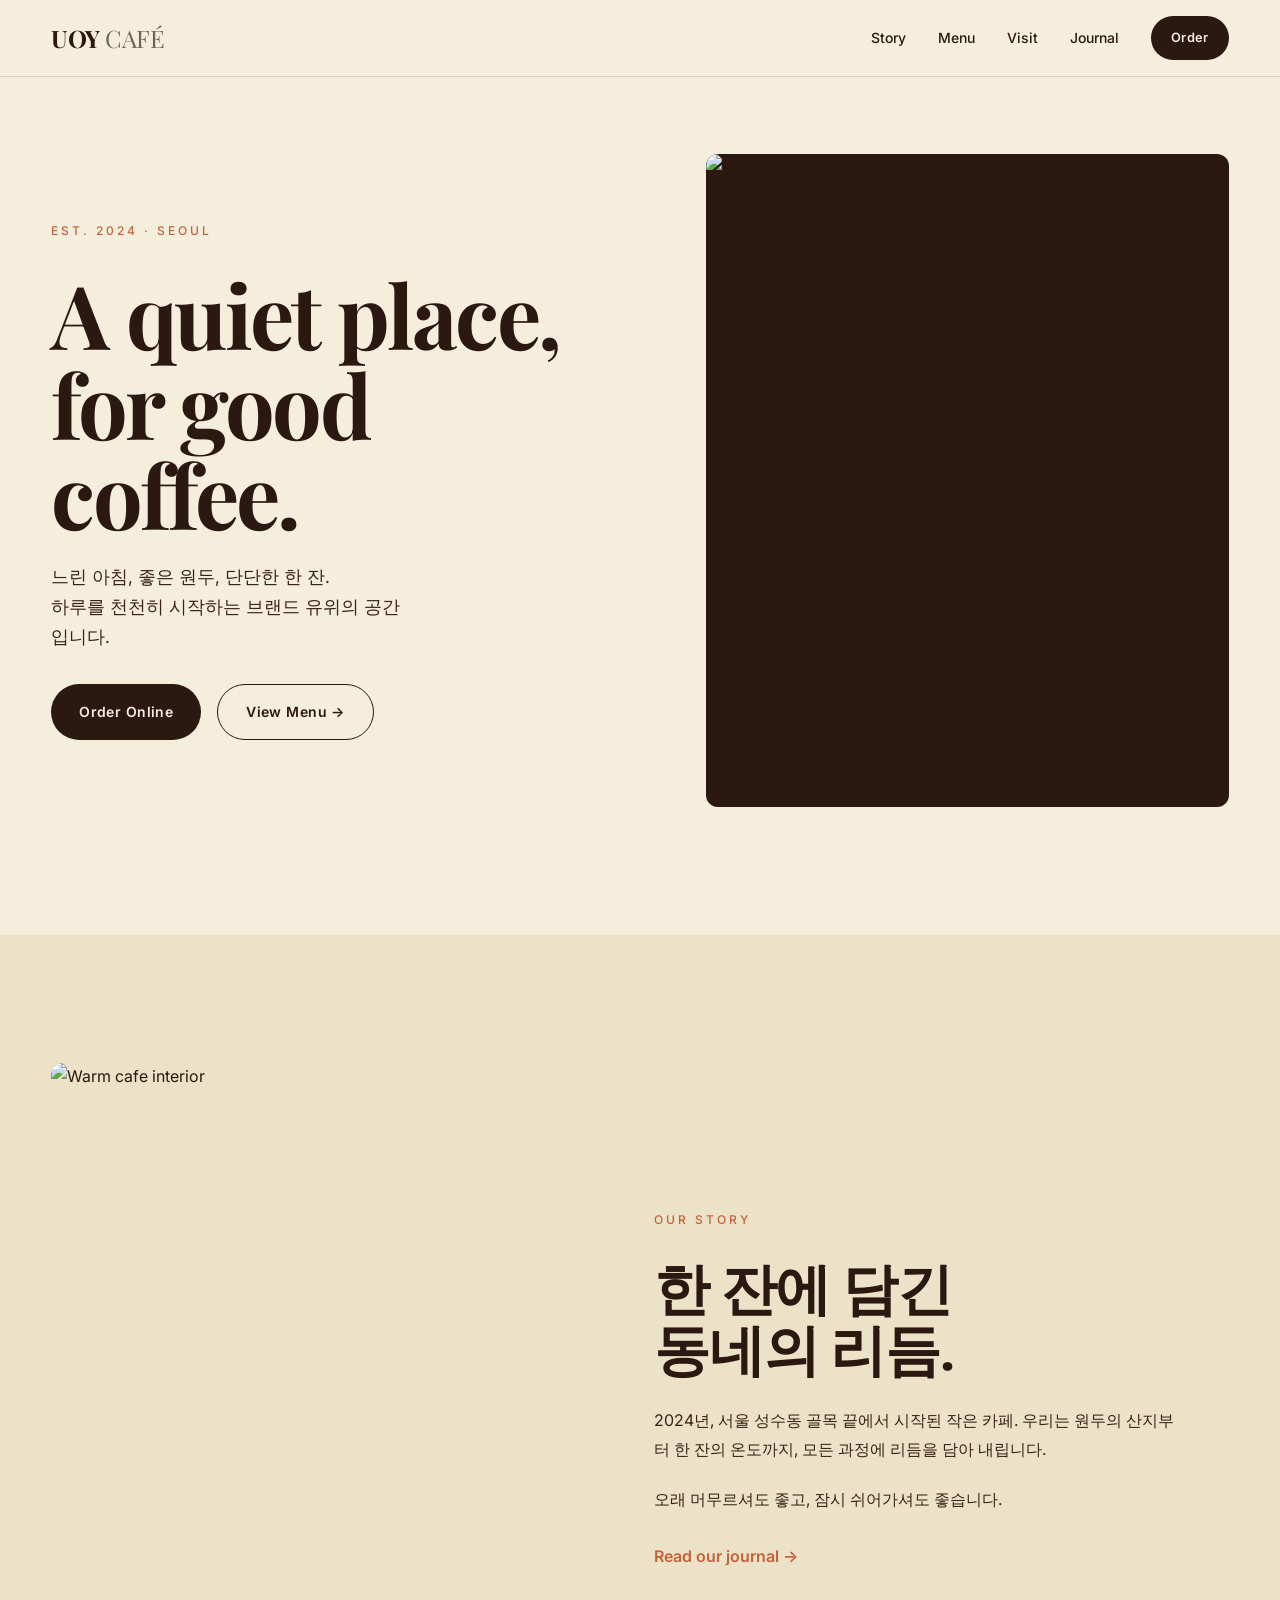
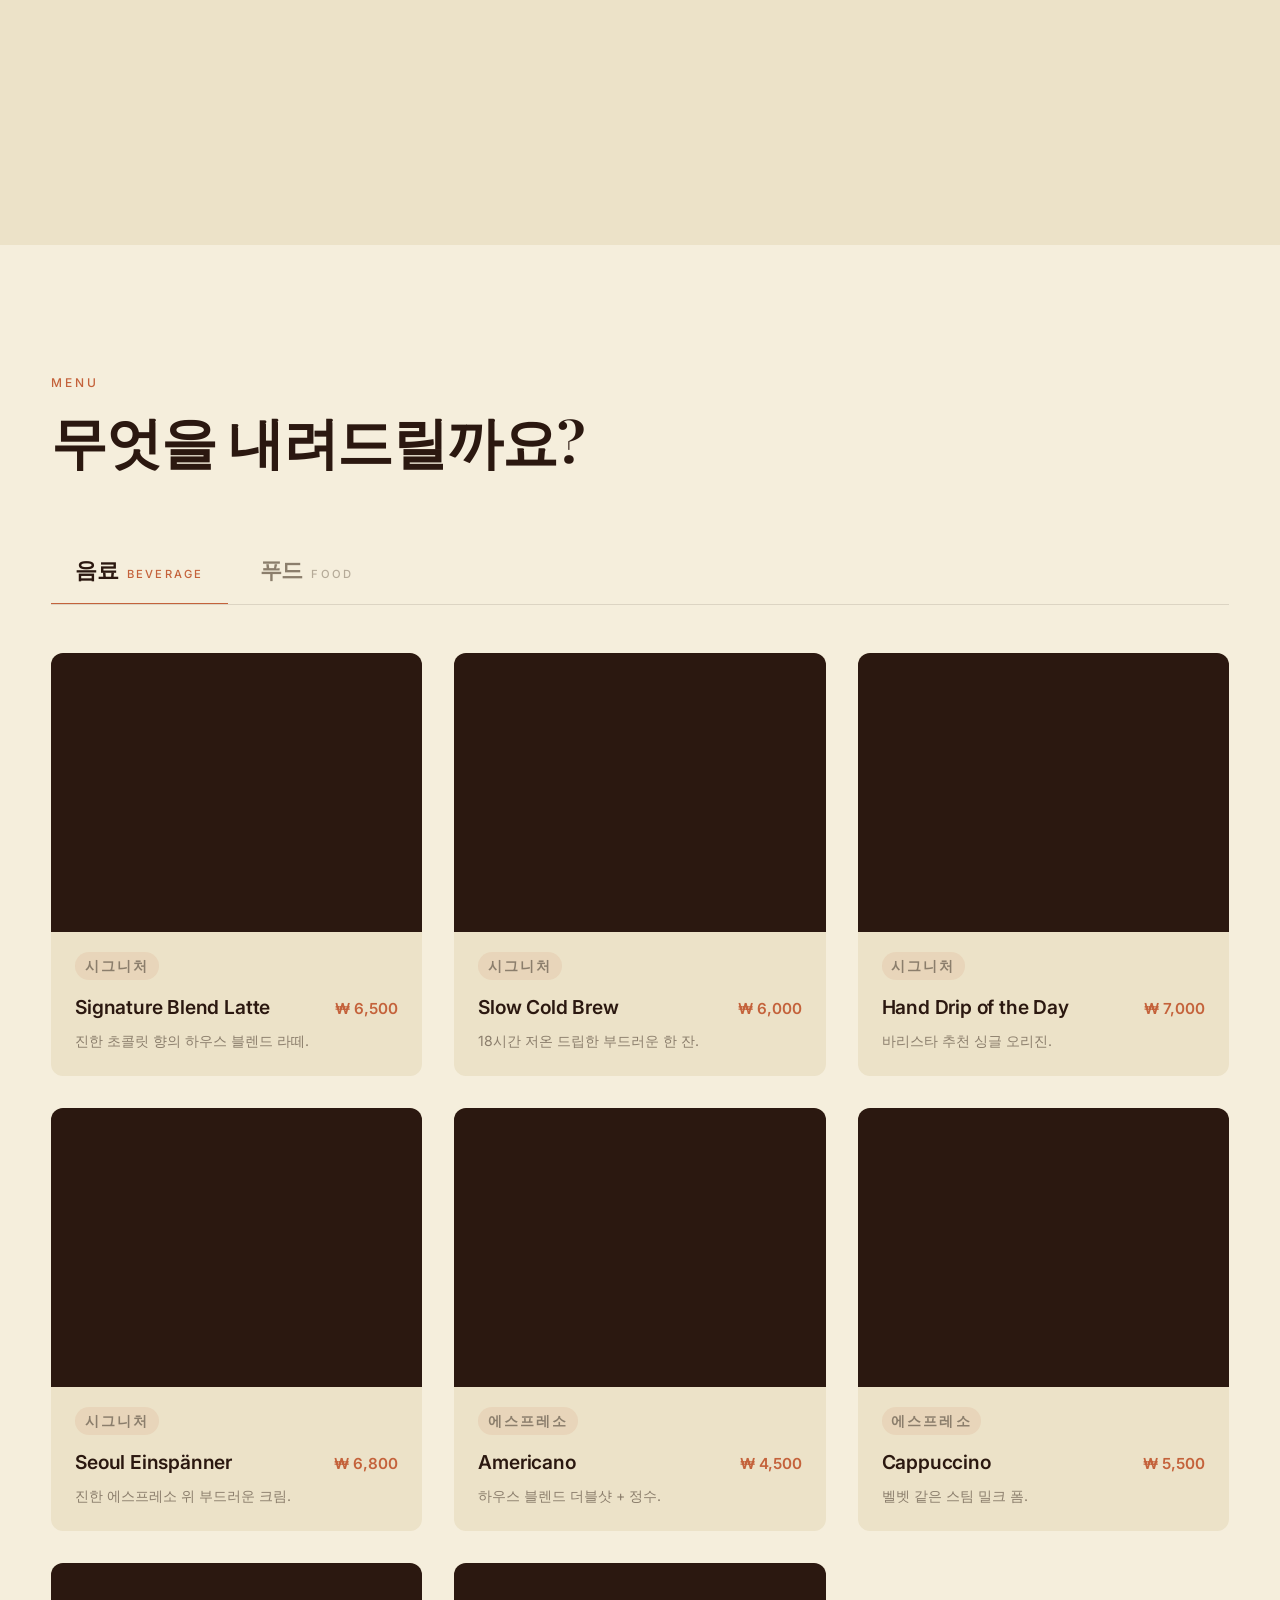
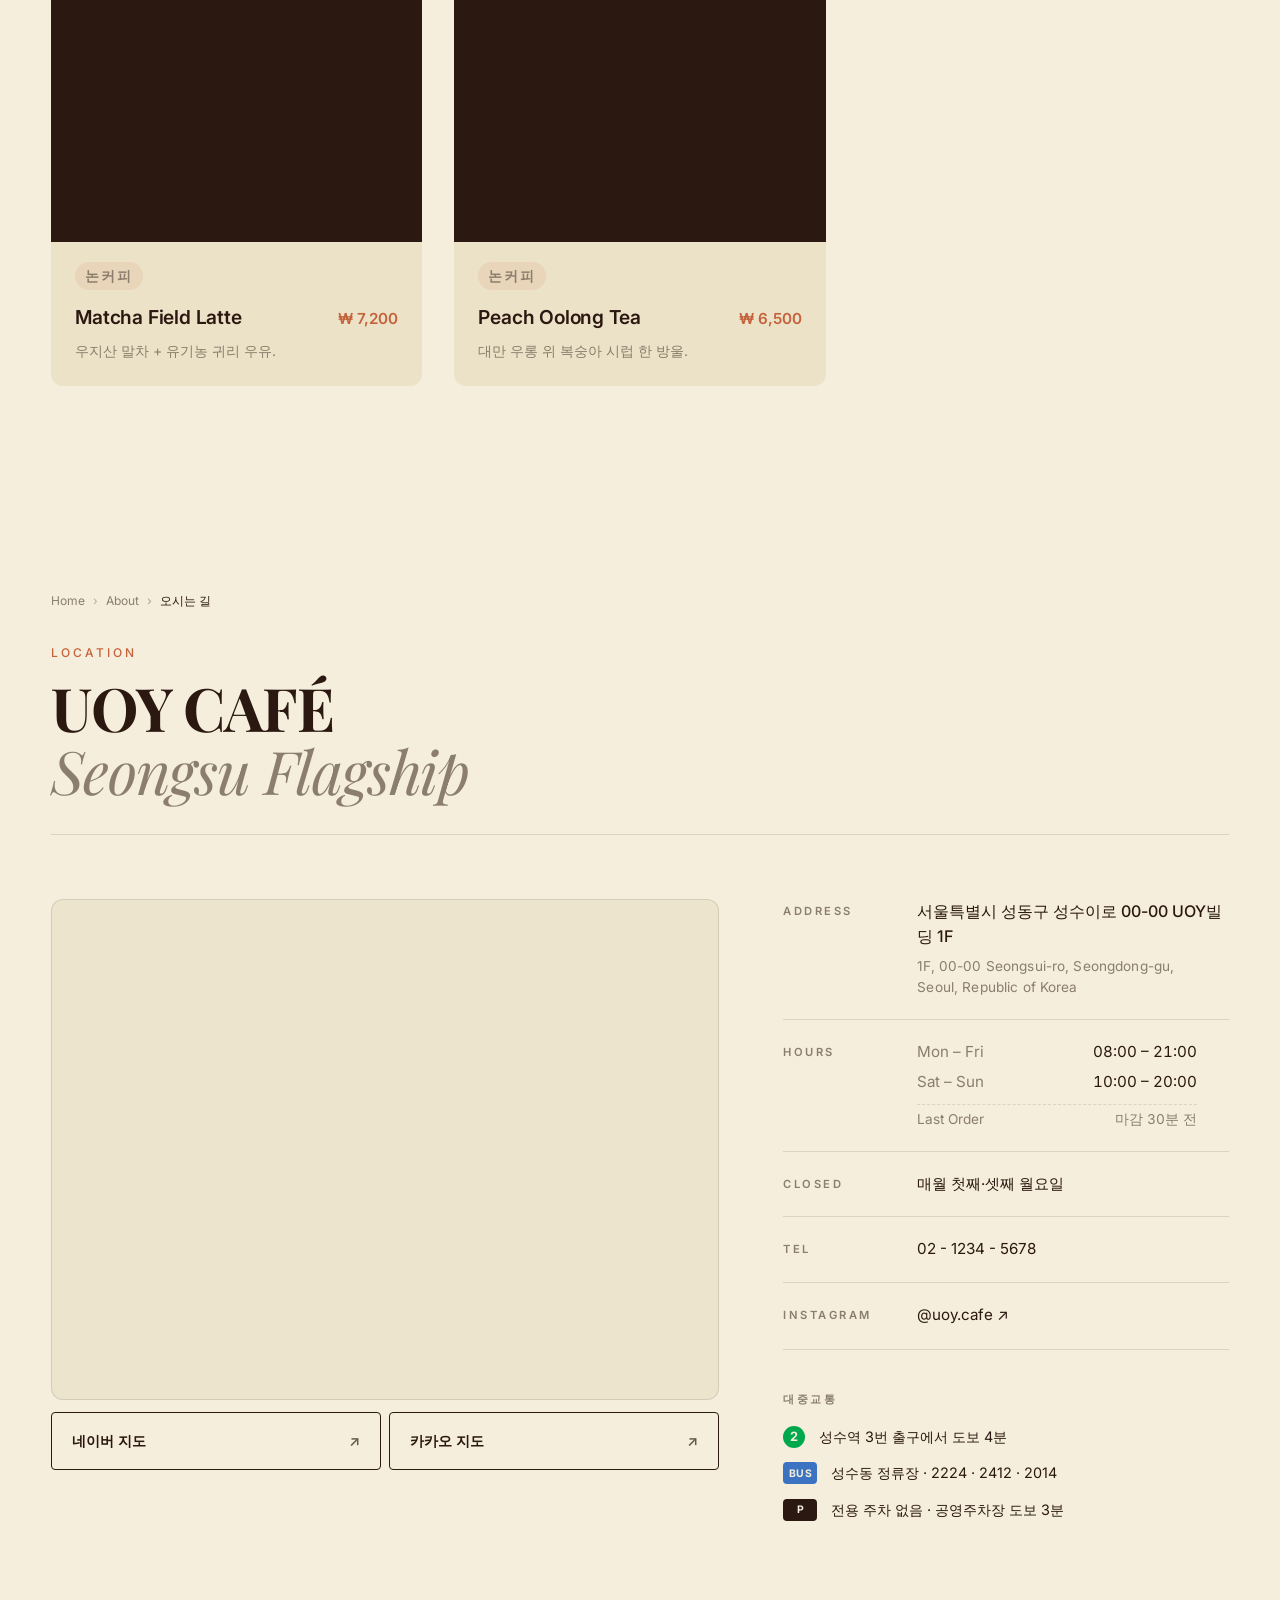
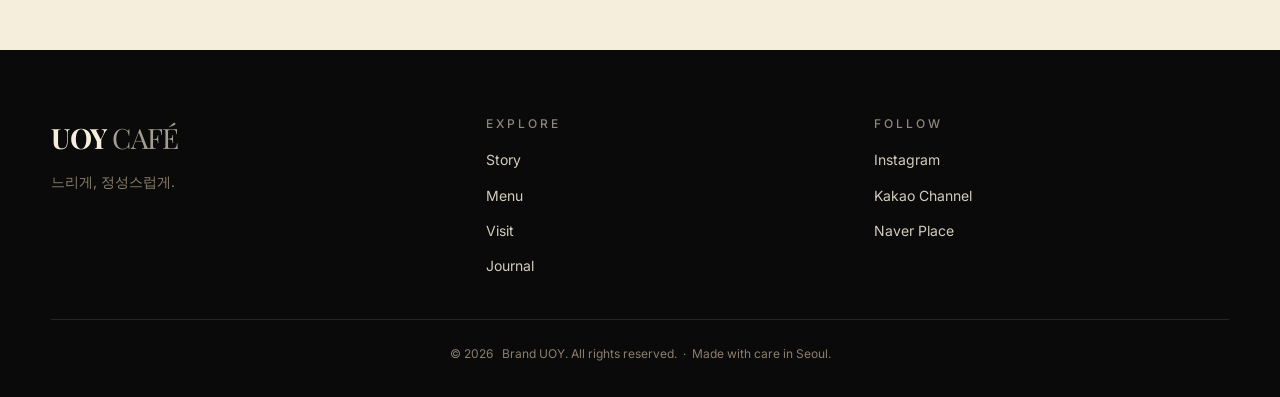
==== cafe-landing/index.html @ 4a17b136 "feat(cafe-landing): add UOY CAFÉ responsive one-page mockup - Semantic HTML5 + modern CSS (custom pr" ====
<!DOCTYPE html>
<html lang="ko">
<head>
  <meta charset="UTF-8" />
  <meta name="viewport" content="width=device-width, initial-scale=1.0" />
  <title>UOY CAFÉ — A quiet place, for good coffee.</title>
  <meta name="description" content="서울 성수동의 작은 카페. 느린 아침, 좋은 원두, 단단한 한 잔." />
  <link rel="preconnect" href="https://fonts.googleapis.com" />
  <link rel="preconnect" href="https://fonts.gstatic.com" crossorigin />
  <link href="https://fonts.googleapis.com/css2?family=Inter:wght@400;500;600;700&family=Playfair+Display:wght@400;600;700&display=swap" rel="stylesheet" />
  <link rel="stylesheet" href="style.css" />
</head>
<body>

  <header class="nav" id="nav">
    <a href="#" class="logo">UOY<span>CAFÉ</span></a>
    <nav class="nav-links" aria-label="Primary">
      <a href="#story">Story</a>
      <a href="#menu">Menu</a>
      <a href="#visit">Visit</a>
      <a href="#journal">Journal</a>
    </nav>
    <a href="#order" class="btn btn-primary nav-cta">Order</a>
    <button class="nav-toggle" aria-label="Open menu" aria-expanded="false">
      <span></span><span></span><span></span>
    </button>
  </header>

  <main>

    <!-- HERO -->
    <section class="hero">
      <div class="hero-inner">
        <div class="hero-copy">
          <p class="eyebrow">EST. 2024 · SEOUL</p>
          <h1 class="display">A quiet place,<br/>for good coffee.</h1>
          <p class="lead">
            느린 아침, 좋은 원두, 단단한 한 잔.<br/>
            하루를 천천히 시작하는 브랜드 유위의 공간입니다.
          </p>
          <div class="hero-actions">
            <a href="#order" class="btn btn-primary">Order Online</a>
            <a href="#menu" class="btn btn-ghost">View Menu →</a>
          </div>
        </div>
        <div class="hero-media">
          <img
            src="https://images.unsplash.com/photo-1509042239860-f550ce710b93?w=900&q=80&auto=format&fit=crop"
            alt="Latte art in a ceramic cup"
            loading="eager"
          />
        </div>
      </div>
    </section>

    <!-- ABOUT -->
    <section class="about" id="story">
      <div class="about-inner">
        <div class="about-media">
          <img
            src="https://images.unsplash.com/photo-1495474472287-4d71bcdd2085?w=900&q=80&auto=format&fit=crop"
            alt="Warm cafe interior"
            loading="lazy"
          />
        </div>
        <div class="about-copy">
          <p class="eyebrow">OUR STORY</p>
          <h2 class="h2">한 잔에 담긴<br/>동네의 리듬.</h2>
          <p class="body">
            2024년, 서울 성수동 골목 끝에서 시작된 작은 카페.
            우리는 원두의 산지부터 한 잔의 온도까지,
            모든 과정에 리듬을 담아 내립니다.
          </p>
          <p class="body">
            오래 머무르셔도 좋고,
            잠시 쉬어가셔도 좋습니다.
          </p>
          <a href="#journal" class="link-accent">Read our journal →</a>
        </div>
      </div>
    </section>

    <!-- MENU -->
    <section class="menu" id="menu">
      <div class="section-header">
        <p class="eyebrow">MENU</p>
        <h2 class="h2">무엇을 내려드릴까요?</h2>
      </div>

      <div class="menu-tabs" role="tablist" aria-label="메뉴 카테고리">
        <button class="menu-tab is-active" role="tab" data-cat="beverage" aria-selected="true" aria-controls="panel-beverage">
          <span class="ko">음료</span><span class="en">Beverage</span>
        </button>
        <button class="menu-tab" role="tab" data-cat="food" aria-selected="false" aria-controls="panel-food">
          <span class="ko">푸드</span><span class="en">Food</span>
        </button>
      </div>

      <!-- 음료 -->
      <div class="menu-panel is-active" id="panel-beverage" data-cat="beverage" role="tabpanel">
        <div class="menu-grid">
          <article class="menu-card">
            <div class="menu-card-img" style="background-image:url('https://images.unsplash.com/photo-1461023058943-07fcbe16d735?w=600&q=80&auto=format&fit=crop');"></div>
            <div class="menu-card-body">
              <p class="menu-tag">시그니처</p>
              <div class="menu-card-head"><h3>Signature Blend Latte</h3><span class="price">₩ 6,500</span></div>
              <p>진한 초콜릿 향의 하우스 블렌드 라떼.</p>
            </div>
          </article>
          <article class="menu-card">
            <div class="menu-card-img" style="background-image:url('https://images.unsplash.com/photo-1517701550927-30cf4ba1dba5?w=600&q=80&auto=format&fit=crop');"></div>
            <div class="menu-card-body">
              <p class="menu-tag">시그니처</p>
              <div class="menu-card-head"><h3>Slow Cold Brew</h3><span class="price">₩ 6,000</span></div>
              <p>18시간 저온 드립한 부드러운 한 잔.</p>
            </div>
          </article>
          <article class="menu-card">
            <div class="menu-card-img" style="background-image:url('https://images.unsplash.com/photo-1514432324607-a09d9b4aefdd?w=600&q=80&auto=format&fit=crop');"></div>
            <div class="menu-card-body">
              <p class="menu-tag">시그니처</p>
              <div class="menu-card-head"><h3>Hand Drip of the Day</h3><span class="price">₩ 7,000</span></div>
              <p>바리스타 추천 싱글 오리진.</p>
            </div>
          </article>
          <article class="menu-card">
            <div class="menu-card-img" style="background-image:url('https://images.unsplash.com/photo-1572442388796-11668a67e53d?w=600&q=80&auto=format&fit=crop');"></div>
            <div class="menu-card-body">
              <p class="menu-tag">시그니처</p>
              <div class="menu-card-head"><h3>Seoul Einspänner</h3><span class="price">₩ 6,800</span></div>
              <p>진한 에스프레소 위 부드러운 크림.</p>
            </div>
          </article>
          <article class="menu-card">
            <div class="menu-card-img" style="background-image:url('https://images.unsplash.com/photo-1523906834658-6e24ef2386f9?w=600&q=80&auto=format&fit=crop');"></div>
            <div class="menu-card-body">
              <p class="menu-tag">에스프레소</p>
              <div class="menu-card-head"><h3>Americano</h3><span class="price">₩ 4,500</span></div>
              <p>하우스 블렌드 더블샷 + 정수.</p>
            </div>
          </article>
          <article class="menu-card">
            <div class="menu-card-img" style="background-image:url('https://images.unsplash.com/photo-1534778101976-62847782c213?w=600&q=80&auto=format&fit=crop');"></div>
            <div class="menu-card-body">
              <p class="menu-tag">에스프레소</p>
              <div class="menu-card-head"><h3>Cappuccino</h3><span class="price">₩ 5,500</span></div>
              <p>벨벳 같은 스팀 밀크 폼.</p>
            </div>
          </article>
          <article class="menu-card">
            <div class="menu-card-img" style="background-image:url('https://images.unsplash.com/photo-1536256263959-770b48d82b0a?w=600&q=80&auto=format&fit=crop');"></div>
            <div class="menu-card-body">
              <p class="menu-tag">논커피</p>
              <div class="menu-card-head"><h3>Matcha Field Latte</h3><span class="price">₩ 7,200</span></div>
              <p>우지산 말차 + 유기농 귀리 우유.</p>
            </div>
          </article>
          <article class="menu-card">
            <div class="menu-card-img" style="background-image:url('https://images.unsplash.com/photo-1556679343-c7306c1976bc?w=600&q=80&auto=format&fit=crop');"></div>
            <div class="menu-card-body">
              <p class="menu-tag">논커피</p>
              <div class="menu-card-head"><h3>Peach Oolong Tea</h3><span class="price">₩ 6,500</span></div>
              <p>대만 우롱 위 복숭아 시럽 한 방울.</p>
            </div>
          </article>
        </div>
      </div>

      <!-- 푸드 -->
      <div class="menu-panel" id="panel-food" data-cat="food" role="tabpanel" hidden>
        <div class="menu-grid">
          <article class="menu-card">
            <div class="menu-card-img" style="background-image:url('https://images.unsplash.com/photo-1555507036-ab1f4038808a?w=600&q=80&auto=format&fit=crop');"></div>
            <div class="menu-card-body">
              <p class="menu-tag">베이커리</p>
              <div class="menu-card-head"><h3>Butter Croissant</h3><span class="price">₩ 4,800</span></div>
              <p>매일 아침 구워낸 프렌치 버터 크로와상.</p>
            </div>
          </article>
          <article class="menu-card">
            <div class="menu-card-img" style="background-image:url('https://images.unsplash.com/photo-1623334044303-241021148842?w=600&q=80&auto=format&fit=crop');"></div>
            <div class="menu-card-body">
              <p class="menu-tag">베이커리</p>
              <div class="menu-card-head"><h3>Pain au Chocolat</h3><span class="price">₩ 5,500</span></div>
              <p>프렌치 버터 페이스트리 + 다크 초콜릿.</p>
            </div>
          </article>
          <article class="menu-card">
            <div class="menu-card-img" style="background-image:url('https://images.unsplash.com/photo-1571877227200-a0d98ea607e9?w=600&q=80&auto=format&fit=crop');"></div>
            <div class="menu-card-body">
              <p class="menu-tag">베이커리</p>
              <div class="menu-card-head"><h3>Almond Financier</h3><span class="price">₩ 3,800</span></div>
              <p>구운 아몬드 가루의 진한 풍미.</p>
            </div>
          </article>
          <article class="menu-card">
            <div class="menu-card-img" style="background-image:url('https://images.unsplash.com/photo-1539252554453-80ab65ce3586?w=600&q=80&auto=format&fit=crop');"></div>
            <div class="menu-card-body">
              <p class="menu-tag">브런치</p>
              <div class="menu-card-head"><h3>Avocado Toast</h3><span class="price">₩ 9,800</span></div>
              <p>구운 사워도우 + 아보카도 + 반숙란.</p>
            </div>
          </article>
          <article class="menu-card">
            <div class="menu-card-img" style="background-image:url('https://images.unsplash.com/photo-1481070555726-e2fe8357725c?w=600&q=80&auto=format&fit=crop');"></div>
            <div class="menu-card-body">
              <p class="menu-tag">브런치</p>
              <div class="menu-card-head"><h3>Cheese Sandwich</h3><span class="price">₩ 8,500</span></div>
              <p>그뤼에르·에멘탈 치즈를 녹여낸 토스트.</p>
            </div>
          </article>
          <article class="menu-card">
            <div class="menu-card-img" style="background-image:url('https://images.unsplash.com/photo-1571115177098-24ec42ed204d?w=600&q=80&auto=format&fit=crop');"></div>
            <div class="menu-card-body">
              <p class="menu-tag">시즌</p>
              <div class="menu-card-head"><h3>Seasonal Scone</h3><span class="price">₩ 4,200</span></div>
              <p>매주 바뀌는 시즌 스콘.</p>
            </div>
          </article>
        </div>
      </div>
    </section>

    <!-- VISIT -->
    <section class="visit" id="visit">
      <nav class="breadcrumb" aria-label="Breadcrumb">
        <ol>
          <li><a href="#">Home</a></li>
          <li><a href="#story">About</a></li>
          <li aria-current="page">오시는 길</li>
        </ol>
      </nav>

      <header class="visit-header">
        <p class="eyebrow">LOCATION</p>
        <h2 class="visit-title">
          UOY CAFÉ<br/>
          <span>Seongsu Flagship</span>
        </h2>
      </header>

      <div class="visit-grid">
        <div class="map-wrap">
          <iframe
            class="map-embed"
            src="https://maps.google.com/maps?q=%EC%84%B1%EC%88%98%EB%8F%99&t=&z=15&ie=UTF8&iwloc=&output=embed"
            loading="lazy"
            referrerpolicy="no-referrer-when-downgrade"
            title="UOY CAFÉ 지도"
          ></iframe>
          <div class="map-cta">
            <a class="map-btn" href="https://map.naver.com/" target="_blank" rel="noopener">
              <span>네이버 지도</span>
              <span class="arrow">↗</span>
            </a>
            <a class="map-btn" href="https://map.kakao.com/" target="_blank" rel="noopener">
              <span>카카오 지도</span>
              <span class="arrow">↗</span>
            </a>
          </div>
        </div>

        <div class="visit-info">
          <dl class="info-table">
            <div>
              <dt>Address</dt>
              <dd>
                <span class="ko">서울특별시 성동구 성수이로 00-00 UOY빌딩 1F</span>
                <span class="en">1F, 00-00 Seongsui-ro, Seongdong-gu,<br/>Seoul, Republic of Korea</span>
              </dd>
            </div>
            <div>
              <dt>Hours</dt>
              <dd>
                <div class="time-row"><span>Mon – Fri</span><span>08:00 – 21:00</span></div>
                <div class="time-row"><span>Sat – Sun</span><span>10:00 – 20:00</span></div>
                <div class="time-row muted"><span>Last Order</span><span>마감 30분 전</span></div>
              </dd>
            </div>
            <div>
              <dt>Closed</dt>
              <dd>매월 첫째·셋째 월요일</dd>
            </div>
            <div>
              <dt>Tel</dt>
              <dd><a href="tel:+82212345678">02 - 1234 - 5678</a></dd>
            </div>
            <div>
              <dt>Instagram</dt>
              <dd><a href="#" target="_blank" rel="noopener">@uoy.cafe ↗</a></dd>
            </div>
          </dl>

          <div class="transit">
            <p class="transit-head">대중교통</p>
            <ul>
              <li><span class="line line-2">2</span> 성수역 3번 출구에서 도보 4분</li>
              <li><span class="line bus">BUS</span> 성수동 정류장 · 2224 · 2412 · 2014</li>
              <li><span class="line parking">P</span> 전용 주차 없음 · 공영주차장 도보 3분</li>
            </ul>
          </div>
        </div>
      </div>
    </section>

  </main>

  <footer class="footer">
    <div class="footer-inner">
      <div class="footer-brand">
        <p class="logo">UOY<span>CAFÉ</span></p>
        <p class="footer-tagline">느리게, 정성스럽게.</p>
      </div>
      <div class="footer-cols">
        <div>
          <p class="eyebrow faint">EXPLORE</p>
          <ul>
            <li><a href="#story">Story</a></li>
            <li><a href="#menu">Menu</a></li>
            <li><a href="#visit">Visit</a></li>
            <li><a href="#journal">Journal</a></li>
          </ul>
        </div>
        <div>
          <p class="eyebrow faint">FOLLOW</p>
          <ul>
            <li><a href="#">Instagram</a></li>
            <li><a href="#">Kakao Channel</a></li>
            <li><a href="#">Naver Place</a></li>
          </ul>
        </div>
      </div>
    </div>
    <hr />
    <p class="footer-bottom">© 2026 &nbsp; Brand UOY. All rights reserved. &nbsp;·&nbsp; Made with care in Seoul.</p>
  </footer>

  <script>
    // Mobile nav toggle
    const toggle = document.querySelector('.nav-toggle');
    const nav = document.getElementById('nav');
    toggle.addEventListener('click', () => {
      const open = nav.classList.toggle('is-open');
      toggle.setAttribute('aria-expanded', open);
    });
    // Close menu when a link is tapped
    document.querySelectorAll('.nav-links a').forEach(a =>
      a.addEventListener('click', () => nav.classList.remove('is-open'))
    );

    // Menu category tabs
    const tabs = document.querySelectorAll('.menu-tab');
    const panels = document.querySelectorAll('.menu-panel');
    tabs.forEach(tab => {
      tab.addEventListener('click', () => {
        const cat = tab.dataset.cat;
        tabs.forEach(t => {
          const active = t.dataset.cat === cat;
          t.classList.toggle('is-active', active);
          t.setAttribute('aria-selected', active);
        });
        panels.forEach(p => {
          const active = p.dataset.cat === cat;
          p.classList.toggle('is-active', active);
          p.hidden = !active;
        });
      });
    });
  </script>
</body>
</html>
---- cafe-landing/style.css ----
/* ==========================================================================
   UOY CAFÉ — Landing Page
   Design tokens + responsive layout (mobile-first)
   ========================================================================== */

:root {
  --cream:     #F5EEDC;
  --cream-dk:  #ECE2C8;
  --espresso:  #2B1810;
  --espresso-soft: #3a2318;
  --olive:     #6B7A4F;
  --terracotta:#C4623B;
  --black:     #0A0A0A;
  --mute:      #8B7E6C;
  --border:    rgba(43, 24, 16, 0.12);

  --ff-serif: "Playfair Display", Georgia, "Times New Roman", serif;
  --ff-sans:  "Inter", -apple-system, BlinkMacSystemFont, "Segoe UI", sans-serif;

  /* Fluid type scale */
  --fs-display: clamp(2.5rem, 6vw + 1rem, 5.5rem);
  --fs-h2:      clamp(1.8rem, 3.5vw + 1rem, 3.5rem);
  --fs-h3:      clamp(1.05rem, 0.7vw + 0.9rem, 1.2rem);
  --fs-lead:    clamp(0.95rem, 0.4vw + 0.85rem, 1.1rem);
  --fs-body:    clamp(0.9rem, 0.2vw + 0.85rem, 1rem);
  --fs-small:   0.75rem;

  --sp-section: clamp(4rem, 10vw, 8rem);
  --sp-container: clamp(1.25rem, 4vw, 5rem);

  --radius-sm: 4px;
  --radius-md: 12px;
  --radius-full: 999px;

  --easing: cubic-bezier(0.2, 0.8, 0.2, 1);
}

* { box-sizing: border-box; margin: 0; padding: 0; }

html { scroll-behavior: smooth; }

body {
  font-family: var(--ff-sans);
  font-size: var(--fs-body);
  line-height: 1.7;
  color: var(--espresso);
  background: var(--cream);
  -webkit-font-smoothing: antialiased;
}

img { max-width: 100%; height: auto; display: block; }

a { color: inherit; text-decoration: none; }
ul { list-style: none; }
button { font: inherit; color: inherit; background: none; border: 0; cursor: pointer; }

/* ===== Typography ===== */
.display {
  font-family: var(--ff-serif);
  font-weight: 700;
  font-size: var(--fs-display);
  line-height: 1.02;
  letter-spacing: -0.03em;
  color: var(--espresso);
}
.h2 {
  font-family: var(--ff-serif);
  font-weight: 700;
  font-size: var(--fs-h2);
  line-height: 1.1;
  letter-spacing: -0.02em;
  color: var(--espresso);
}
.h2.light { color: var(--cream); }

.eyebrow {
  font-family: var(--ff-sans);
  font-weight: 500;
  font-size: var(--fs-small);
  letter-spacing: 0.25em;
  color: var(--terracotta);
  text-transform: uppercase;
}
.eyebrow.light { color: var(--terracotta); }
.eyebrow.faint { color: rgba(245, 238, 220, 0.55); }

.lead {
  font-size: var(--fs-lead);
  line-height: 1.7;
  color: var(--espresso-soft);
  max-width: 32ch;
}

.body {
  font-size: var(--fs-body);
  line-height: 1.85;
  color: var(--espresso-soft);
  max-width: 52ch;
}

.link-accent {
  display: inline-block;
  color: var(--terracotta);
  font-weight: 600;
  font-size: var(--fs-body);
  transition: gap 0.3s var(--easing);
}
.link-accent:hover { letter-spacing: 0.02em; }

/* ===== Buttons ===== */
.btn {
  display: inline-flex;
  align-items: center;
  justify-content: center;
  padding: 0.95rem 1.75rem;
  border-radius: var(--radius-full);
  font-weight: 600;
  font-size: 0.875rem;
  letter-spacing: 0.03em;
  transition: transform 0.25s var(--easing), background 0.25s var(--easing), color 0.25s var(--easing);
  white-space: nowrap;
}
.btn:hover { transform: translateY(-1px); }

.btn-primary {
  background: var(--espresso);
  color: var(--cream);
}
.btn-primary:hover { background: var(--black); }

.btn-ghost {
  background: transparent;
  color: var(--espresso);
  border: 1.5px solid var(--espresso);
}
.btn-ghost:hover { background: var(--espresso); color: var(--cream); }

/* ===== Nav ===== */
.nav {
  position: sticky;
  top: 0;
  z-index: 50;
  display: flex;
  align-items: center;
  justify-content: space-between;
  gap: 2rem;
  padding: 1rem var(--sp-container);
  background: rgba(245, 238, 220, 0.88);
  backdrop-filter: blur(10px);
  -webkit-backdrop-filter: blur(10px);
  border-bottom: 1px solid var(--border);
}

.logo {
  font-family: var(--ff-serif);
  font-weight: 700;
  font-size: 1.5rem;
  letter-spacing: -0.02em;
  color: var(--espresso);
}
.logo span { margin-left: 0.35rem; opacity: 0.65; font-weight: 400; }

.nav-links {
  display: none;
  gap: 2rem;
  margin-left: auto;
}
.nav-links a {
  font-weight: 500;
  font-size: 0.875rem;
  color: var(--espresso);
  transition: color 0.2s var(--easing);
}
.nav-links a:hover { color: var(--terracotta); }

.nav-cta { display: none; padding: 0.7rem 1.25rem; font-size: 0.8rem; }

.nav-toggle {
  display: inline-flex;
  flex-direction: column;
  gap: 5px;
  width: 28px;
  padding: 6px 0;
  margin-left: auto;
}
.nav-toggle span {
  display: block;
  width: 100%;
  height: 1.75px;
  background: var(--espresso);
  transition: transform 0.3s var(--easing), opacity 0.2s var(--easing);
}
.nav.is-open .nav-toggle span:nth-child(1) { transform: translateY(7px) rotate(45deg); }
.nav.is-open .nav-toggle span:nth-child(2) { opacity: 0; }
.nav.is-open .nav-toggle span:nth-child(3) { transform: translateY(-7px) rotate(-45deg); }

/* Mobile drop-down */
.nav.is-open .nav-links {
  display: flex;
  flex-direction: column;
  gap: 0.25rem;
  position: absolute;
  top: 100%;
  left: 0;
  right: 0;
  padding: 1.5rem var(--sp-container) 2rem;
  background: var(--cream);
  border-bottom: 1px solid var(--border);
}
.nav.is-open .nav-links a {
  padding: 0.9rem 0;
  font-size: 1.1rem;
  border-bottom: 1px solid var(--border);
}
.nav.is-open .nav-links a:last-child { border-bottom: 0; }

/* ===== Hero ===== */
.hero {
  padding: clamp(3rem, 6vw, 6rem) var(--sp-container) var(--sp-section);
  background: var(--cream);
}
.hero-inner {
  display: grid;
  gap: clamp(2rem, 6vw, 5rem);
  max-width: 1400px;
  margin: 0 auto;
}
.hero-copy { display: grid; gap: 1.5rem; }
.hero-copy .eyebrow { margin-bottom: 0.25rem; }
.hero-actions { display: flex; flex-wrap: wrap; gap: 1rem; margin-top: 0.5rem; }

.hero-media {
  aspect-ratio: 4/5;
  overflow: hidden;
  border-radius: var(--radius-md);
  background: var(--espresso);
}
.hero-media img { width: 100%; height: 100%; object-fit: cover; }

/* ===== About ===== */
.about {
  padding: var(--sp-section) var(--sp-container);
  background: var(--cream-dk);
}
.about-inner {
  display: grid;
  gap: clamp(2rem, 6vw, 5rem);
  max-width: 1400px;
  margin: 0 auto;
}
.about-media {
  aspect-ratio: 4/5;
  overflow: hidden;
  border-radius: var(--radius-md);
}
.about-media img { width: 100%; height: 100%; object-fit: cover; }
.about-copy { display: grid; gap: 1.25rem; align-content: center; }
.about-copy .h2 { margin: 0.25rem 0 0.5rem; }
.about-copy .link-accent { margin-top: 0.5rem; }

/* ===== Section header ===== */
.section-header {
  display: grid;
  gap: 1rem;
  max-width: 1400px;
  margin: 0 auto clamp(2rem, 5vw, 4rem);
}

/* ===== Menu ===== */
.menu {
  padding: var(--sp-section) var(--sp-container);
  background: var(--cream);
}

.menu-tabs {
  display: flex;
  gap: 0.5rem;
  max-width: 1400px;
  margin: 0 auto clamp(2rem, 4vw, 3rem);
  border-bottom: 1px solid var(--border);
  overflow-x: auto;
  scrollbar-width: none;
}
.menu-tabs::-webkit-scrollbar { display: none; }

.menu-tab {
  display: inline-flex;
  align-items: baseline;
  gap: 0.5rem;
  padding: 1rem 1.5rem;
  border-bottom: 2px solid transparent;
  margin-bottom: -1px;
  color: var(--mute);
  font-weight: 500;
  transition: color 0.25s var(--easing), border-color 0.25s var(--easing);
  white-space: nowrap;
}
.menu-tab .ko {
  font-family: var(--ff-serif);
  font-size: 1.35rem;
  font-weight: 700;
  letter-spacing: -0.01em;
}
.menu-tab .en {
  font-size: 0.7rem;
  letter-spacing: 0.2em;
  text-transform: uppercase;
  opacity: 0.6;
}
.menu-tab:hover { color: var(--espresso); }
.menu-tab.is-active {
  color: var(--espresso);
  border-bottom-color: var(--terracotta);
}
.menu-tab.is-active .en { color: var(--terracotta); opacity: 1; }

.menu-panel { display: none; }
.menu-panel.is-active { display: block; animation: fadeUp 0.5s var(--easing); }
@keyframes fadeUp {
  from { opacity: 0; transform: translateY(12px); }
  to   { opacity: 1; transform: translateY(0); }
}

.menu-grid {
  display: grid;
  grid-template-columns: 1fr;
  gap: 1.5rem;
  max-width: 1400px;
  margin: 0 auto;
}

.menu-card {
  background: var(--cream-dk);
  border-radius: var(--radius-md);
  overflow: hidden;
  transition: transform 0.3s var(--easing), box-shadow 0.3s var(--easing);
}
.menu-card:hover {
  transform: translateY(-4px);
  box-shadow: 0 20px 40px -20px rgba(43, 24, 16, 0.25);
}
.menu-card-img {
  aspect-ratio: 4/3;
  background-color: var(--espresso);
  background-size: cover;
  background-position: center;
}
.menu-card-body { padding: 1.25rem 1.5rem 1.5rem; display: grid; gap: 0.4rem; }
.menu-tag {
  display: inline-block;
  width: fit-content;
  padding: 0.2rem 0.6rem;
  font-size: 0.65rem;
  font-weight: 600;
  letter-spacing: 0.15em;
  text-transform: uppercase;
  color: var(--terracotta);
  background: rgba(196, 98, 59, 0.1);
  border-radius: var(--radius-full);
  margin-bottom: 0.25rem;
}
.menu-card-head {
  display: flex;
  justify-content: space-between;
  align-items: baseline;
  gap: 1rem;
}
.menu-card-head h3 {
  font-family: var(--ff-sans);
  font-weight: 600;
  font-size: var(--fs-h3);
  letter-spacing: -0.01em;
}
.price {
  font-weight: 600;
  color: var(--terracotta);
  white-space: nowrap;
  font-size: 0.95rem;
}
.menu-card-body p { font-size: 0.875rem; color: var(--mute); line-height: 1.6; }

/* ===== Visit (Mega-inspired layout) ===== */
.visit {
  padding: clamp(3rem, 6vw, 5rem) var(--sp-container) var(--sp-section);
  background: var(--cream);
  color: var(--espresso);
}

.breadcrumb {
  max-width: 1400px;
  margin: 0 auto 2rem;
  font-size: 0.75rem;
  color: var(--mute);
}
.breadcrumb ol { display: flex; gap: 0.5rem; align-items: center; flex-wrap: wrap; }
.breadcrumb li { display: inline-flex; align-items: center; gap: 0.5rem; }
.breadcrumb li + li::before { content: "›"; color: var(--mute); opacity: 0.6; }
.breadcrumb a { color: var(--mute); }
.breadcrumb a:hover { color: var(--espresso); }
.breadcrumb [aria-current="page"] { color: var(--espresso); font-weight: 500; }

.visit-header {
  max-width: 1400px;
  margin: 0 auto clamp(2.5rem, 5vw, 4rem);
  padding-bottom: 2rem;
  border-bottom: 1px solid var(--border);
}
.visit-title {
  font-family: var(--ff-serif);
  font-weight: 700;
  font-size: clamp(2rem, 4vw + 1rem, 3.75rem);
  line-height: 1.05;
  letter-spacing: -0.02em;
  color: var(--espresso);
  margin-top: 0.75rem;
}
.visit-title span {
  display: inline-block;
  color: var(--mute);
  font-style: italic;
  font-weight: 400;
}

.visit-grid {
  display: grid;
  grid-template-columns: 1fr;
  gap: clamp(2rem, 5vw, 4rem);
  max-width: 1400px;
  margin: 0 auto;
  align-items: start;
}

/* Map */
.map-wrap {
  display: grid;
  gap: 0.75rem;
}
.map-embed {
  width: 100%;
  aspect-ratio: 4/3;
  border: 1px solid var(--border);
  border-radius: var(--radius-md);
  background: var(--cream-dk);
  filter: grayscale(0.15) contrast(1.02);
}
.map-cta {
  display: grid;
  grid-template-columns: 1fr 1fr;
  gap: 0.5rem;
}
.map-btn {
  display: inline-flex;
  align-items: center;
  justify-content: space-between;
  padding: 1rem 1.25rem;
  border: 1px solid var(--espresso);
  border-radius: var(--radius-sm);
  font-weight: 600;
  font-size: 0.9rem;
  color: var(--espresso);
  background: var(--cream);
  transition: background 0.25s var(--easing), color 0.25s var(--easing);
}
.map-btn:hover { background: var(--espresso); color: var(--cream); }
.map-btn .arrow { opacity: 0.7; }

/* Info table (Mega-style key-value rows) */
.visit-info { display: grid; gap: 2.5rem; }

.info-table { display: grid; }
.info-table > div {
  display: grid;
  grid-template-columns: 110px 1fr;
  gap: 1.5rem;
  padding: 1.25rem 0;
  border-bottom: 1px solid var(--border);
  align-items: start;
}
.info-table > div:first-child { padding-top: 0; }
.info-table dt {
  font-size: 0.7rem;
  font-weight: 600;
  letter-spacing: 0.22em;
  color: var(--mute);
  text-transform: uppercase;
  padding-top: 0.2rem;
}
.info-table dd { color: var(--espresso); line-height: 1.6; font-size: 0.95rem; display: grid; gap: 0.35rem; }
.info-table dd a { color: var(--espresso); border-bottom: 1px solid transparent; transition: border-color 0.2s var(--easing); }
.info-table dd a:hover { border-bottom-color: var(--espresso); }
.info-table dd .ko { font-weight: 500; font-size: 1rem; }
.info-table dd .en { color: var(--mute); font-size: 0.85rem; letter-spacing: 0.01em; }

.time-row {
  display: flex;
  justify-content: space-between;
  gap: 1rem;
  max-width: 280px;
  font-variant-numeric: tabular-nums;
}
.time-row span:first-child { color: var(--mute); min-width: 100px; }
.time-row.muted { color: var(--mute); font-size: 0.85rem; padding-top: 0.25rem; border-top: 1px dashed var(--border); margin-top: 0.25rem; }
.time-row.muted span:first-child { color: var(--mute); }

/* Transit */
.transit .transit-head {
  font-size: 0.7rem;
  font-weight: 600;
  letter-spacing: 0.22em;
  color: var(--mute);
  text-transform: uppercase;
  margin-bottom: 1rem;
}
.transit ul { display: grid; gap: 0.75rem; }
.transit li {
  display: flex;
  align-items: center;
  gap: 0.875rem;
  font-size: 0.9rem;
  color: var(--espresso);
}
.line {
  display: inline-flex;
  align-items: center;
  justify-content: center;
  width: 34px;
  height: 22px;
  border-radius: 4px;
  font-size: 0.65rem;
  font-weight: 700;
  letter-spacing: 0.05em;
  color: var(--cream);
  flex-shrink: 0;
}
.line-2 { background: #00A84D; font-family: var(--ff-sans); font-size: 0.8rem; width: 22px; border-radius: 50%; }
.line.bus { background: #3B73C2; }
.line.parking { background: var(--espresso); }

/* ===== Footer ===== */
.footer {
  padding: 4rem var(--sp-container) 2rem;
  background: var(--black);
  color: var(--cream);
}
.footer-inner {
  display: grid;
  gap: 2.5rem;
  max-width: 1400px;
  margin: 0 auto;
}
.footer-brand .logo { color: var(--cream); font-size: 1.75rem; }
.footer-tagline { margin-top: 0.5rem; color: var(--mute); font-size: 0.875rem; }

.footer-cols {
  display: grid;
  grid-template-columns: 1fr 1fr;
  gap: 2rem;
}
.footer-cols p.eyebrow { margin-bottom: 0.75rem; }
.footer-cols ul { display: grid; gap: 0.5rem; }
.footer-cols a {
  font-size: 0.875rem;
  color: var(--cream);
  opacity: 0.85;
  transition: opacity 0.2s var(--easing), color 0.2s var(--easing);
}
.footer-cols a:hover { opacity: 1; color: var(--terracotta); }

.footer hr {
  max-width: 1400px;
  margin: 2.5rem auto 1.5rem;
  border: 0;
  border-top: 1px solid rgba(245, 238, 220, 0.12);
}
.footer-bottom {
  max-width: 1400px;
  margin: 0 auto;
  font-size: 0.75rem;
  color: var(--mute);
  text-align: center;
}

/* ==========================================================================
   Breakpoints
   ========================================================================== */

/* Tablet (≥ 700px) */
@media (min-width: 700px) {
  .hero-inner {
    grid-template-columns: 1.1fr 1fr;
    align-items: center;
  }
  .about-inner { grid-template-columns: 1fr 1.1fr; align-items: center; }
  .menu-grid { grid-template-columns: repeat(2, 1fr); gap: 1.75rem; }
  .visit-grid { grid-template-columns: 1.3fr 1fr; gap: 3rem; }
  .footer-inner {
    grid-template-columns: 1fr 2fr;
    gap: 4rem;
    align-items: start;
  }
}

/* Desktop (≥ 1024px) */
@media (min-width: 1024px) {
  .nav-toggle { display: none; }
  .nav-links { display: flex; margin-left: auto; }
  .nav-cta { display: inline-flex; margin-left: 0; }

  .menu-grid { grid-template-columns: repeat(3, 1fr); gap: 2rem; }
  .visit-grid { grid-template-columns: 1.5fr 1fr; gap: 4rem; }

  .hero-inner { gap: 5rem; }
  .about-inner { gap: 5rem; }
}

/* Large desktop (≥ 1440px) — cap content width */
@media (min-width: 1440px) {
  :root { --sp-container: 6rem; }
}

/* Reduced motion */
@media (prefers-reduced-motion: reduce) {
  html { scroll-behavior: auto; }
  * { transition: none !important; animation: none !important; }
}
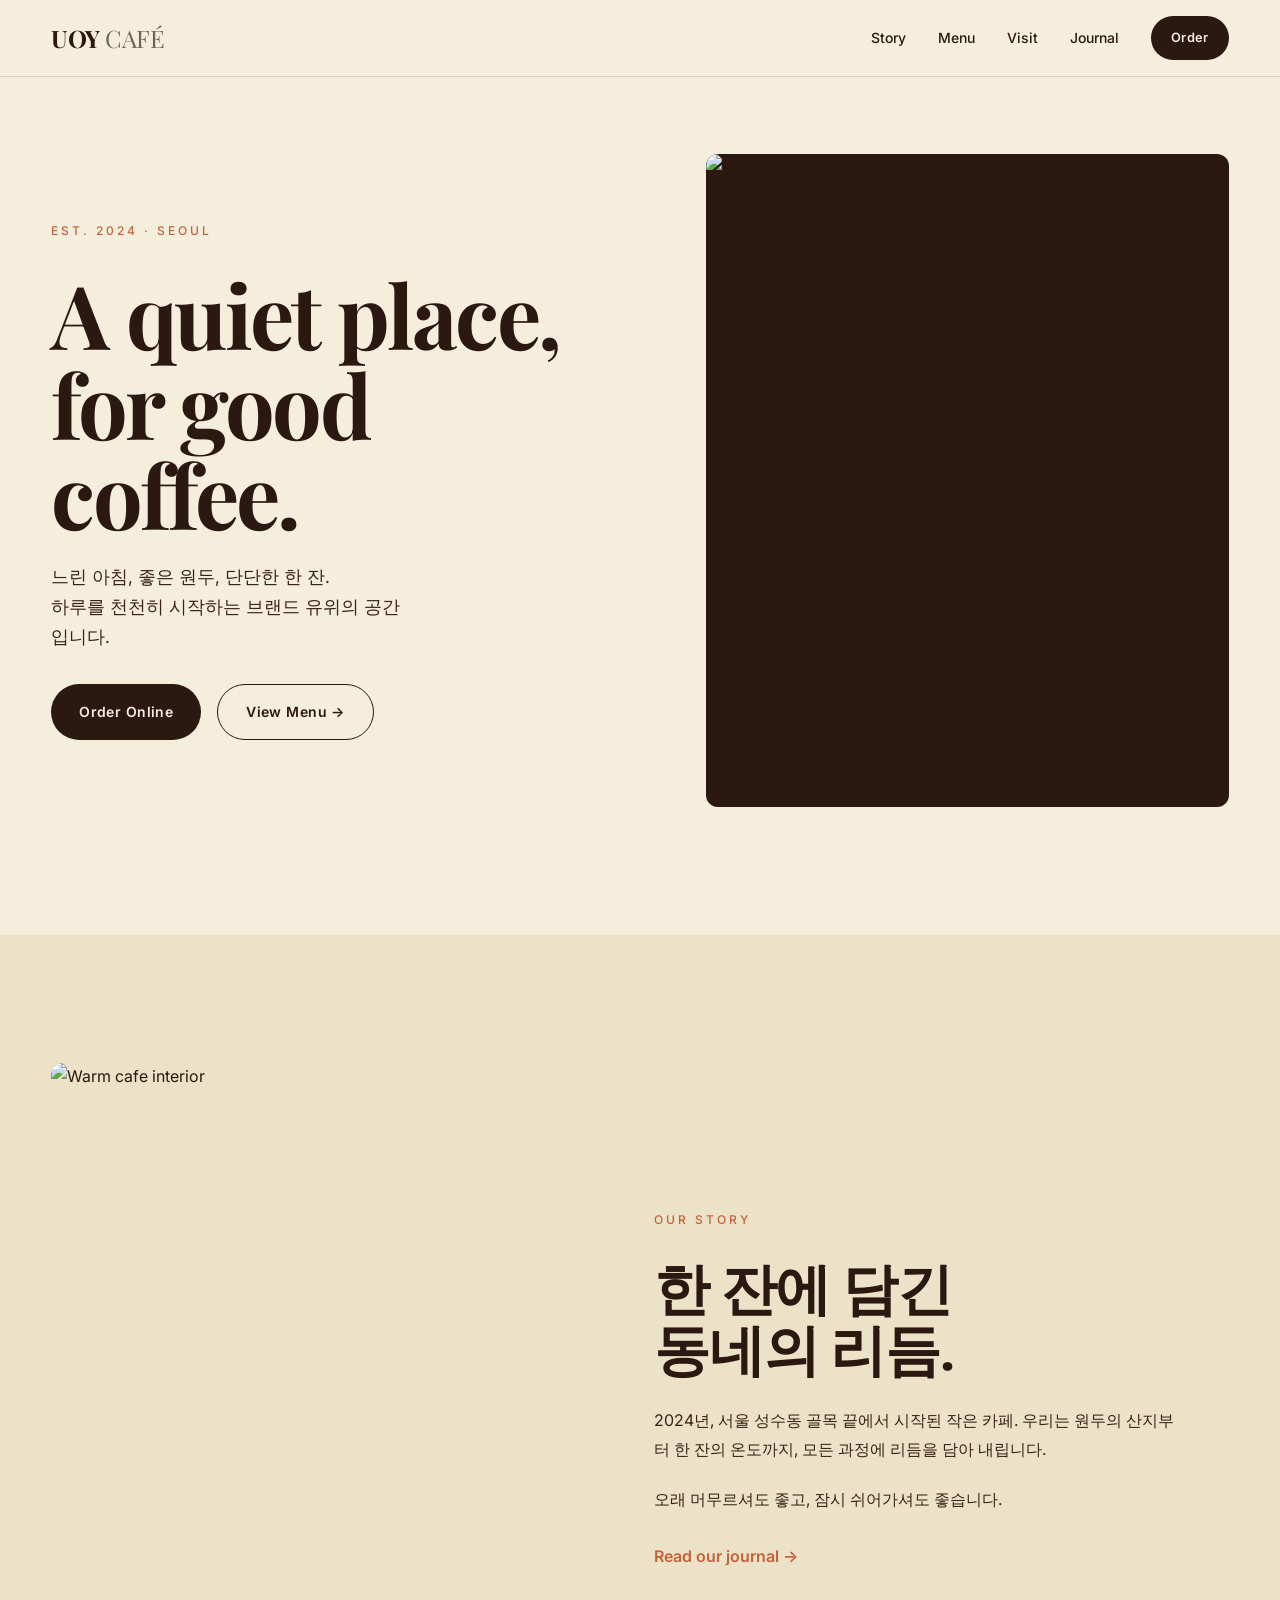
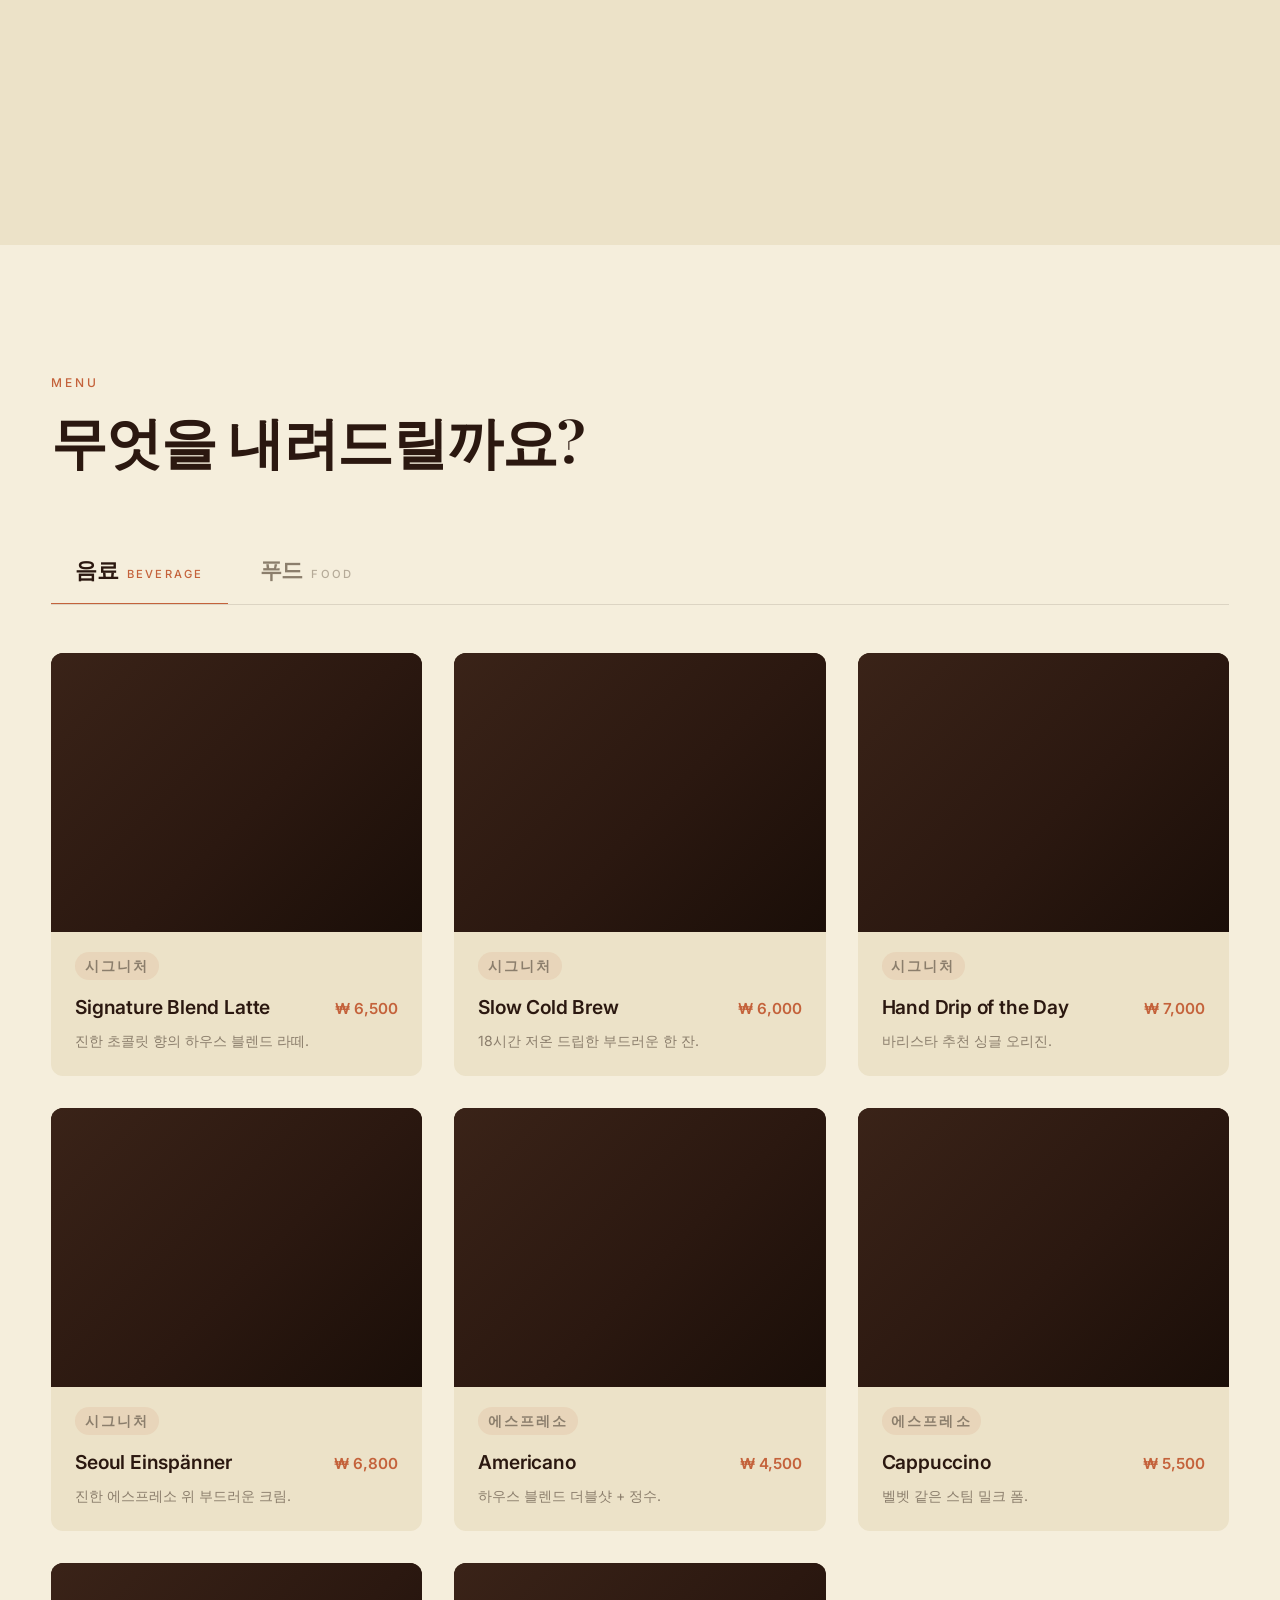
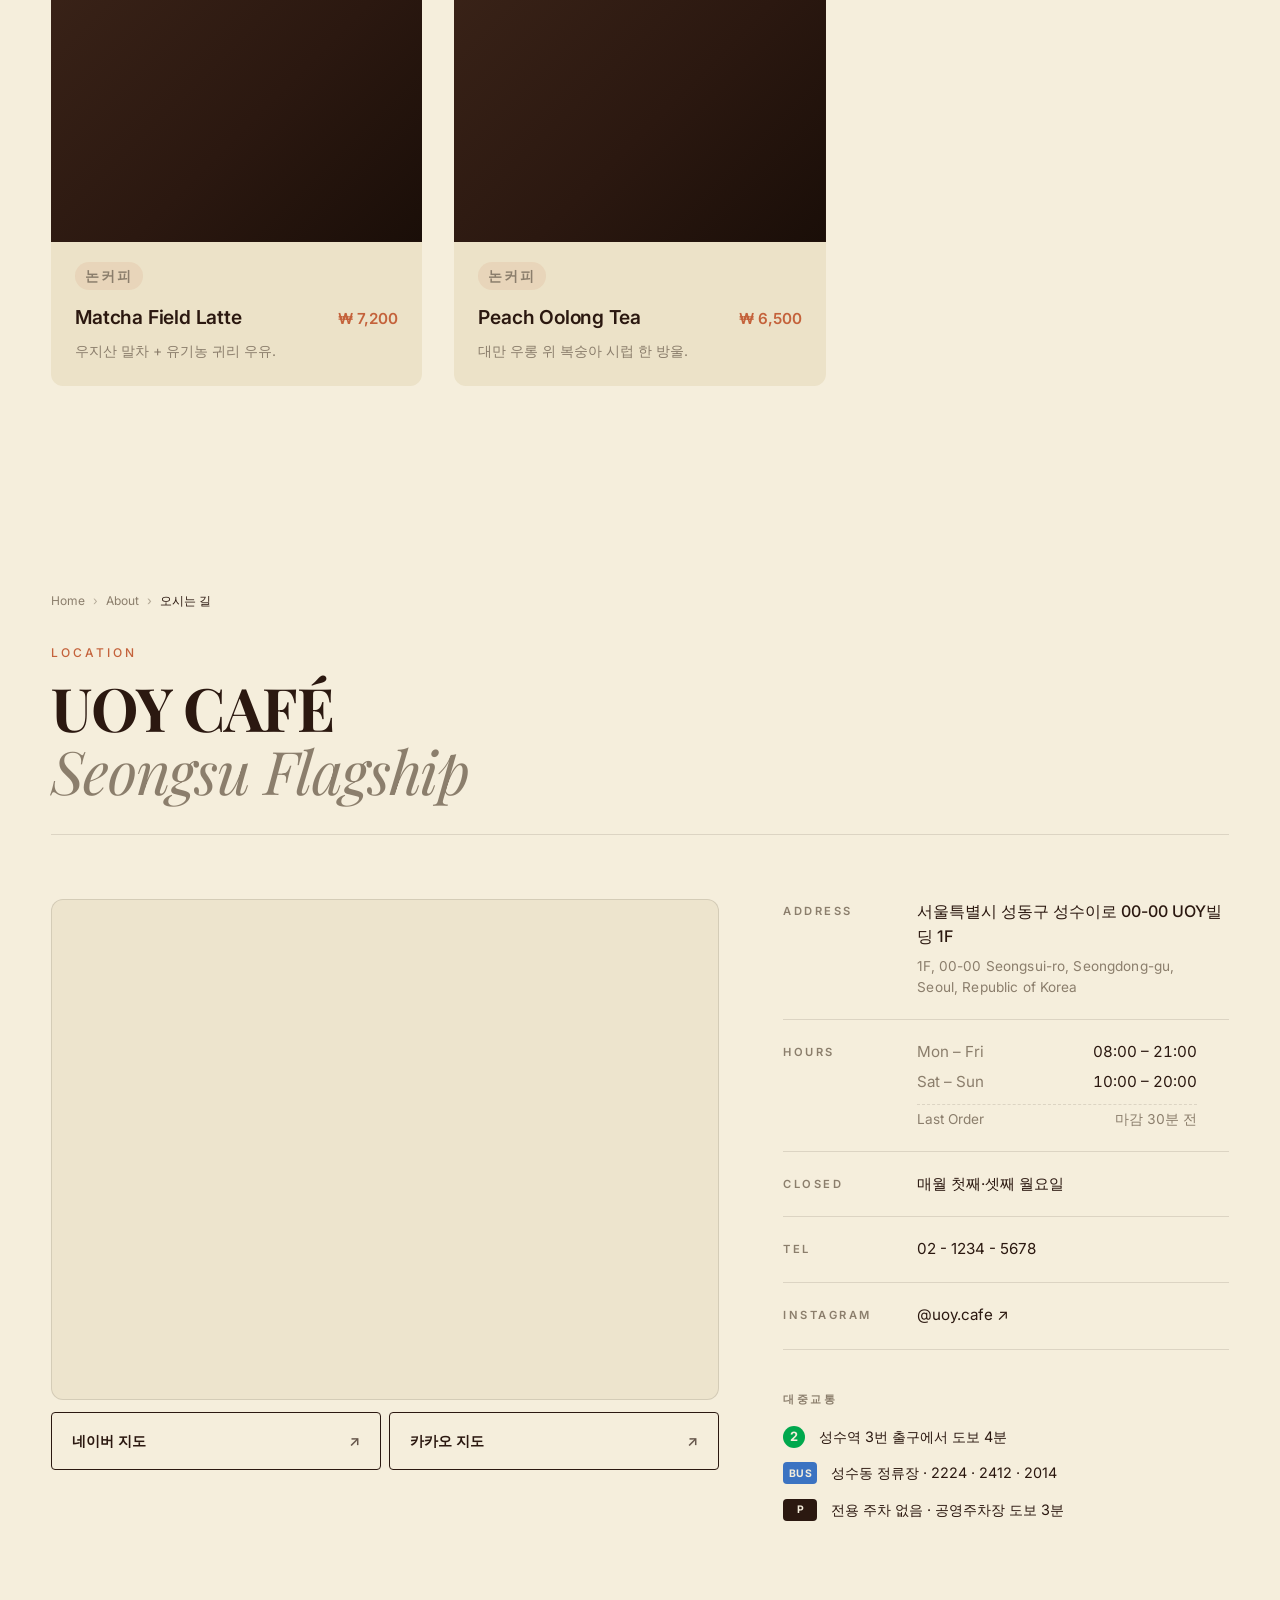
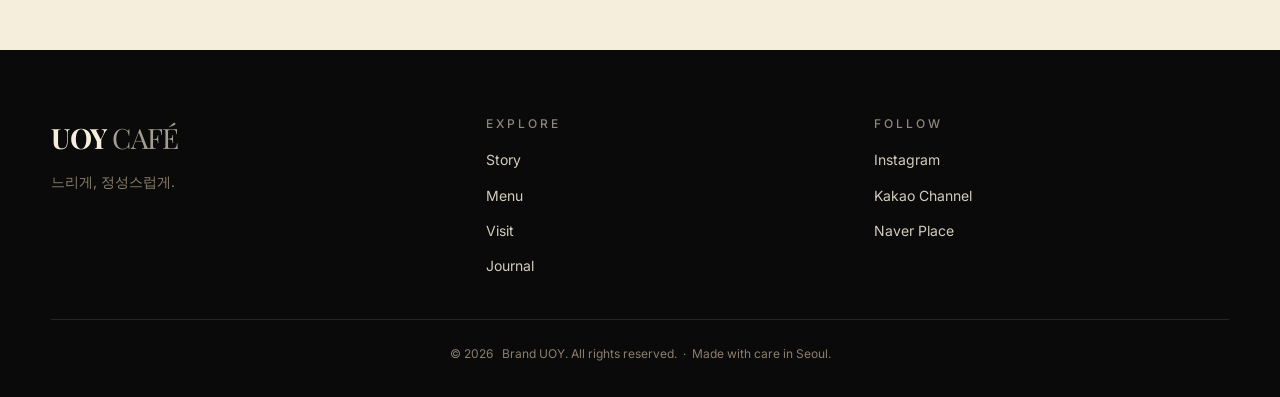
==== commit 79530be3: "fix(cafe-landing): replace menu images with product-focused Unsplash photos - Replace 14 menu card i" ====
--- a/cafe-landing/index.html
+++ b/cafe-landing/index.html
@@ -5,6 +5,11 @@
   <meta name="viewport" content="width=device-width, initial-scale=1.0" />
   <title>UOY CAFÉ — A quiet place, for good coffee.</title>
   <meta name="description" content="서울 성수동의 작은 카페. 느린 아침, 좋은 원두, 단단한 한 잔." />
+  <meta name="theme-color" content="#2B1810" media="(prefers-color-scheme: light)" />
+  <meta name="theme-color" content="#0A0A0A" media="(prefers-color-scheme: dark)" />
+  <link rel="icon" type="image/svg+xml" href="favicon.svg" />
+  <link rel="icon" type="image/svg+xml" href="favicon-light.svg" media="(prefers-color-scheme: dark)" />
+  <link rel="apple-touch-icon" href="favicon.svg" />
   <link rel="preconnect" href="https://fonts.googleapis.com" />
   <link rel="preconnect" href="https://fonts.gstatic.com" crossorigin />
   <link href="https://fonts.googleapis.com/css2?family=Inter:wght@400;500;600;700&family=Playfair+Display:wght@400;600;700&display=swap" rel="stylesheet" />
@@ -100,7 +105,7 @@
       <div class="menu-panel is-active" id="panel-beverage" data-cat="beverage" role="tabpanel">
         <div class="menu-grid">
           <article class="menu-card">
-            <div class="menu-card-img" style="background-image:url('https://images.unsplash.com/photo-1461023058943-07fcbe16d735?w=600&q=80&auto=format&fit=crop');"></div>
+            <div class="menu-card-img" style="background-image:url('https://images.unsplash.com/photo-1541167760496-1628856ab772?w=600&q=80&auto=format&fit=crop&crop=entropy');"></div>
             <div class="menu-card-body">
               <p class="menu-tag">시그니처</p>
               <div class="menu-card-head"><h3>Signature Blend Latte</h3><span class="price">₩ 6,500</span></div>
@@ -108,7 +113,7 @@
             </div>
           </article>
           <article class="menu-card">
-            <div class="menu-card-img" style="background-image:url('https://images.unsplash.com/photo-1517701550927-30cf4ba1dba5?w=600&q=80&auto=format&fit=crop');"></div>
+            <div class="menu-card-img" style="background-image:url('https://images.unsplash.com/photo-1461988320302-91bde64fc8e4?w=600&q=80&auto=format&fit=crop&crop=entropy');"></div>
             <div class="menu-card-body">
               <p class="menu-tag">시그니처</p>
               <div class="menu-card-head"><h3>Slow Cold Brew</h3><span class="price">₩ 6,000</span></div>
@@ -116,7 +121,7 @@
             </div>
           </article>
           <article class="menu-card">
-            <div class="menu-card-img" style="background-image:url('https://images.unsplash.com/photo-1514432324607-a09d9b4aefdd?w=600&q=80&auto=format&fit=crop');"></div>
+            <div class="menu-card-img" style="background-image:url('https://images.unsplash.com/photo-1514432324607-a09d9b4aefdd?w=600&q=80&auto=format&fit=crop&crop=entropy');"></div>
             <div class="menu-card-body">
               <p class="menu-tag">시그니처</p>
               <div class="menu-card-head"><h3>Hand Drip of the Day</h3><span class="price">₩ 7,000</span></div>
@@ -124,7 +129,7 @@
             </div>
           </article>
           <article class="menu-card">
-            <div class="menu-card-img" style="background-image:url('https://images.unsplash.com/photo-1572442388796-11668a67e53d?w=600&q=80&auto=format&fit=crop');"></div>
+            <div class="menu-card-img" style="background-image:url('https://images.unsplash.com/photo-1509042239860-f550ce710b93?w=600&q=80&auto=format&fit=crop&crop=entropy');"></div>
             <div class="menu-card-body">
               <p class="menu-tag">시그니처</p>
               <div class="menu-card-head"><h3>Seoul Einspänner</h3><span class="price">₩ 6,800</span></div>
@@ -132,7 +137,7 @@
             </div>
           </article>
           <article class="menu-card">
-            <div class="menu-card-img" style="background-image:url('https://images.unsplash.com/photo-1523906834658-6e24ef2386f9?w=600&q=80&auto=format&fit=crop');"></div>
+            <div class="menu-card-img" style="background-image:url('https://images.unsplash.com/photo-1510591509098-f4fdc6d0ff04?w=600&q=80&auto=format&fit=crop&crop=entropy');"></div>
             <div class="menu-card-body">
               <p class="menu-tag">에스프레소</p>
               <div class="menu-card-head"><h3>Americano</h3><span class="price">₩ 4,500</span></div>
@@ -140,7 +145,7 @@
             </div>
           </article>
           <article class="menu-card">
-            <div class="menu-card-img" style="background-image:url('https://images.unsplash.com/photo-1534778101976-62847782c213?w=600&q=80&auto=format&fit=crop');"></div>
+            <div class="menu-card-img" style="background-image:url('https://images.unsplash.com/photo-1557006021-55b2833ad91d?w=600&q=80&auto=format&fit=crop&crop=entropy');"></div>
             <div class="menu-card-body">
               <p class="menu-tag">에스프레소</p>
               <div class="menu-card-head"><h3>Cappuccino</h3><span class="price">₩ 5,500</span></div>
@@ -148,7 +153,7 @@
             </div>
           </article>
           <article class="menu-card">
-            <div class="menu-card-img" style="background-image:url('https://images.unsplash.com/photo-1536256263959-770b48d82b0a?w=600&q=80&auto=format&fit=crop');"></div>
+            <div class="menu-card-img" style="background-image:url('https://images.unsplash.com/photo-1515823064-d6e0c04616a7?w=600&q=80&auto=format&fit=crop&crop=entropy');"></div>
             <div class="menu-card-body">
               <p class="menu-tag">논커피</p>
               <div class="menu-card-head"><h3>Matcha Field Latte</h3><span class="price">₩ 7,200</span></div>
@@ -156,7 +161,7 @@
             </div>
           </article>
           <article class="menu-card">
-            <div class="menu-card-img" style="background-image:url('https://images.unsplash.com/photo-1556679343-c7306c1976bc?w=600&q=80&auto=format&fit=crop');"></div>
+            <div class="menu-card-img" style="background-image:url('https://images.unsplash.com/photo-1576092768241-dec231879fc3?w=600&q=80&auto=format&fit=crop&crop=entropy');"></div>
             <div class="menu-card-body">
               <p class="menu-tag">논커피</p>
               <div class="menu-card-head"><h3>Peach Oolong Tea</h3><span class="price">₩ 6,500</span></div>
@@ -170,7 +175,7 @@
       <div class="menu-panel" id="panel-food" data-cat="food" role="tabpanel" hidden>
         <div class="menu-grid">
           <article class="menu-card">
-            <div class="menu-card-img" style="background-image:url('https://images.unsplash.com/photo-1555507036-ab1f4038808a?w=600&q=80&auto=format&fit=crop');"></div>
+            <div class="menu-card-img" style="background-image:url('https://images.unsplash.com/photo-1555507036-ab1f4038808a?w=600&q=80&auto=format&fit=crop&crop=entropy');"></div>
             <div class="menu-card-body">
               <p class="menu-tag">베이커리</p>
               <div class="menu-card-head"><h3>Butter Croissant</h3><span class="price">₩ 4,800</span></div>
@@ -178,7 +183,7 @@
             </div>
           </article>
           <article class="menu-card">
-            <div class="menu-card-img" style="background-image:url('https://images.unsplash.com/photo-1623334044303-241021148842?w=600&q=80&auto=format&fit=crop');"></div>
+            <div class="menu-card-img" style="background-image:url('https://images.unsplash.com/photo-1509365465985-25d11c17e812?w=600&q=80&auto=format&fit=crop&crop=entropy');"></div>
             <div class="menu-card-body">
               <p class="menu-tag">베이커리</p>
               <div class="menu-card-head"><h3>Pain au Chocolat</h3><span class="price">₩ 5,500</span></div>
@@ -186,7 +191,7 @@
             </div>
           </article>
           <article class="menu-card">
-            <div class="menu-card-img" style="background-image:url('https://images.unsplash.com/photo-1571877227200-a0d98ea607e9?w=600&q=80&auto=format&fit=crop');"></div>
+            <div class="menu-card-img" style="background-image:url('https://images.unsplash.com/photo-1568051243851-f9b136146e97?w=600&q=80&auto=format&fit=crop&crop=entropy');"></div>
             <div class="menu-card-body">
               <p class="menu-tag">베이커리</p>
               <div class="menu-card-head"><h3>Almond Financier</h3><span class="price">₩ 3,800</span></div>
@@ -194,7 +199,7 @@
             </div>
           </article>
           <article class="menu-card">
-            <div class="menu-card-img" style="background-image:url('https://images.unsplash.com/photo-1539252554453-80ab65ce3586?w=600&q=80&auto=format&fit=crop');"></div>
+            <div class="menu-card-img" style="background-image:url('https://images.unsplash.com/photo-1482049016688-2d3e1b311543?w=600&q=80&auto=format&fit=crop&crop=entropy');"></div>
             <div class="menu-card-body">
               <p class="menu-tag">브런치</p>
               <div class="menu-card-head"><h3>Avocado Toast</h3><span class="price">₩ 9,800</span></div>
@@ -202,7 +207,7 @@
             </div>
           </article>
           <article class="menu-card">
-            <div class="menu-card-img" style="background-image:url('https://images.unsplash.com/photo-1481070555726-e2fe8357725c?w=600&q=80&auto=format&fit=crop');"></div>
+            <div class="menu-card-img" style="background-image:url('https://images.unsplash.com/photo-1528735602780-2552fd46c7af?w=600&q=80&auto=format&fit=crop&crop=entropy');"></div>
             <div class="menu-card-body">
               <p class="menu-tag">브런치</p>
               <div class="menu-card-head"><h3>Cheese Sandwich</h3><span class="price">₩ 8,500</span></div>
@@ -210,7 +215,7 @@
             </div>
           </article>
           <article class="menu-card">
-            <div class="menu-card-img" style="background-image:url('https://images.unsplash.com/photo-1571115177098-24ec42ed204d?w=600&q=80&auto=format&fit=crop');"></div>
+            <div class="menu-card-img" style="background-image:url('https://images.unsplash.com/photo-1568471173242-461f0a730452?w=600&q=80&auto=format&fit=crop&crop=entropy');"></div>
             <div class="menu-card-body">
               <p class="menu-tag">시즌</p>
               <div class="menu-card-head"><h3>Seasonal Scone</h3><span class="price">₩ 4,200</span></div>
@@ -347,6 +352,17 @@
     document.querySelectorAll('.nav-links a').forEach(a =>
       a.addEventListener('click', () => nav.classList.remove('is-open'))
     );
+
+    // Graceful fallback: if an Unsplash image fails, swap to brand gradient
+    document.querySelectorAll('.menu-card-img').forEach(el => {
+      const m = el.style.backgroundImage.match(/url\(["']?([^"')]+)["']?\)/);
+      if (!m) return;
+      const probe = new Image();
+      probe.onerror = () => {
+        el.style.backgroundImage = 'linear-gradient(135deg, #3a2318 0%, #2B1810 55%, #1a0e08 100%)';
+      };
+      probe.src = m[1];
+    });
 
     // Menu category tabs
     const tabs = document.querySelectorAll('.menu-tab');
--- a/cafe-landing/style.css
+++ b/cafe-landing/style.css
@@ -342,9 +342,14 @@
 .menu-card-img {
   aspect-ratio: 4/3;
   background-color: var(--espresso);
+  background-image: linear-gradient(135deg, #3a2318 0%, #2B1810 55%, #1a0e08 100%);
   background-size: cover;
   background-position: center;
-}
+  background-repeat: no-repeat;
+  position: relative;
+}
+/* When inline background-image (Unsplash URL) is present, it overrides gradient.
+   If the external image fails, the gradient shows through as a graceful fallback. */
 .menu-card-body { padding: 1.25rem 1.5rem 1.5rem; display: grid; gap: 0.4rem; }
 .menu-tag {
   display: inline-block;
